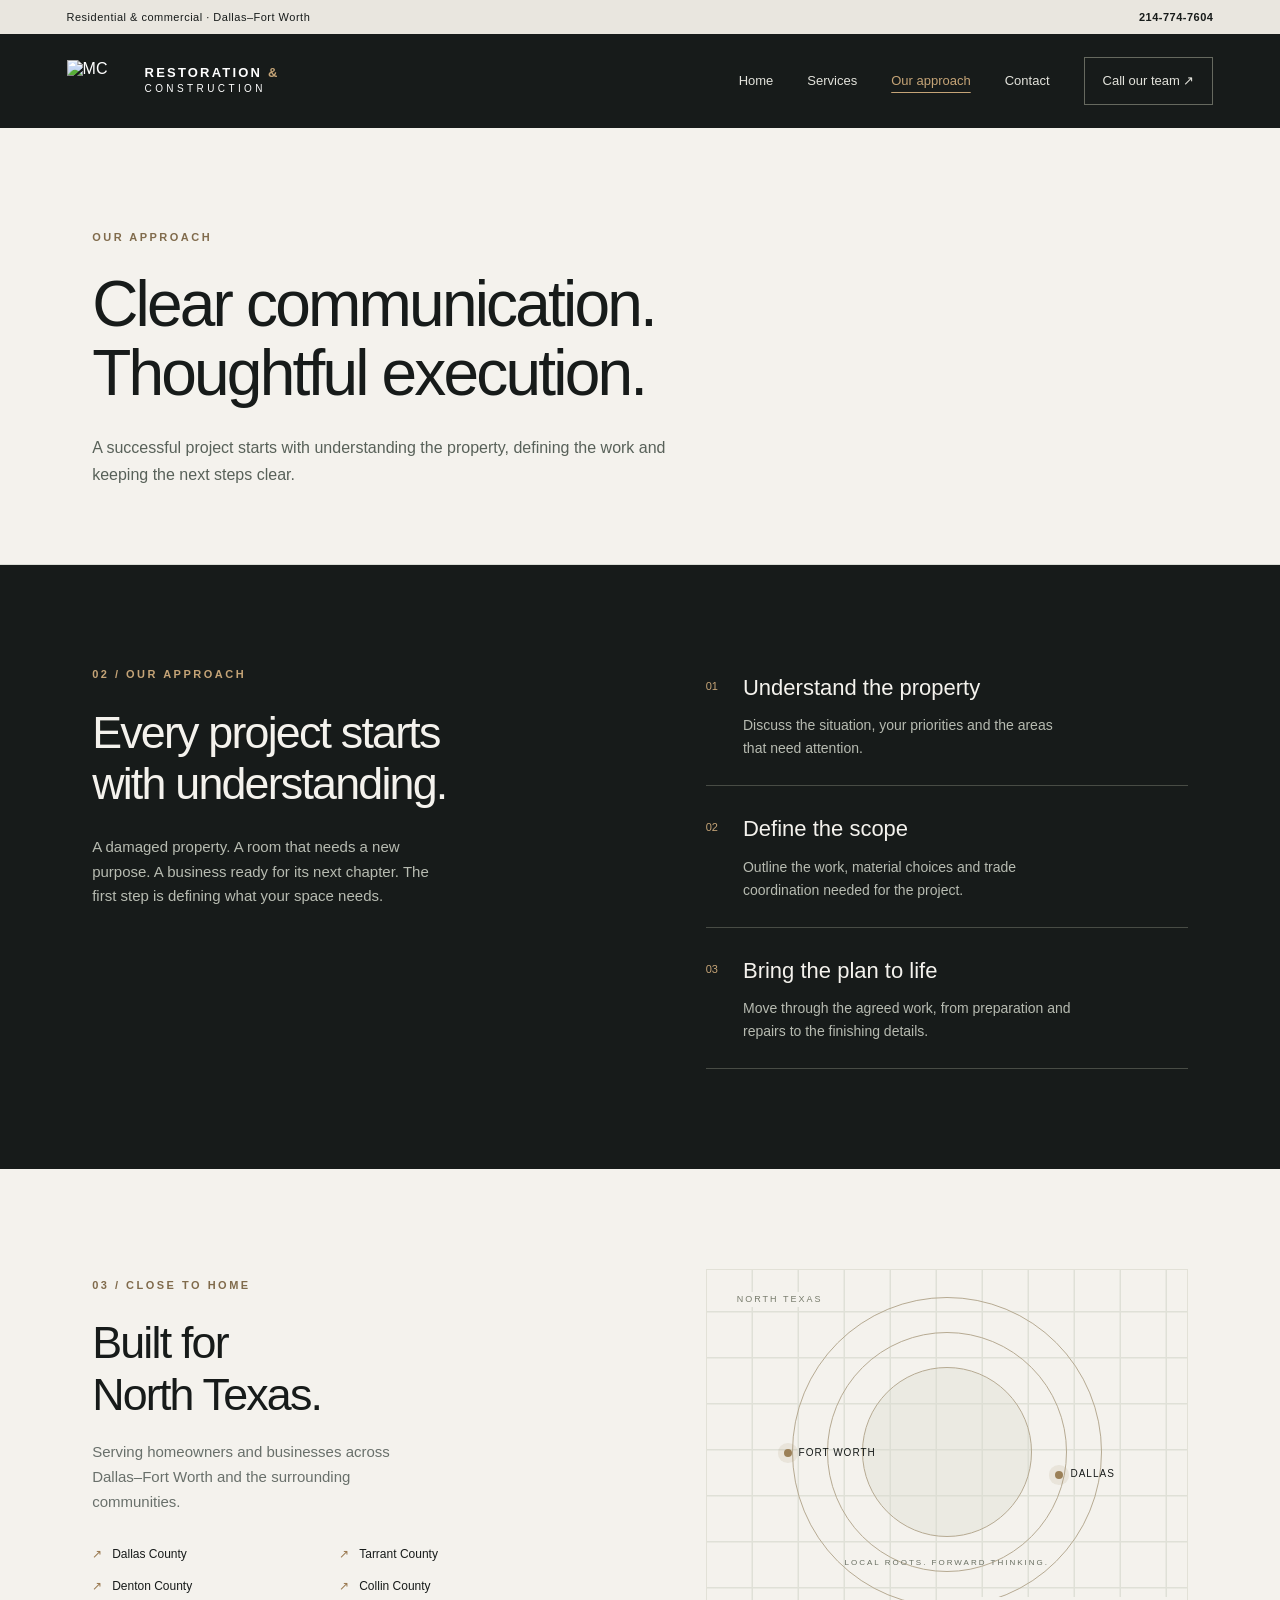
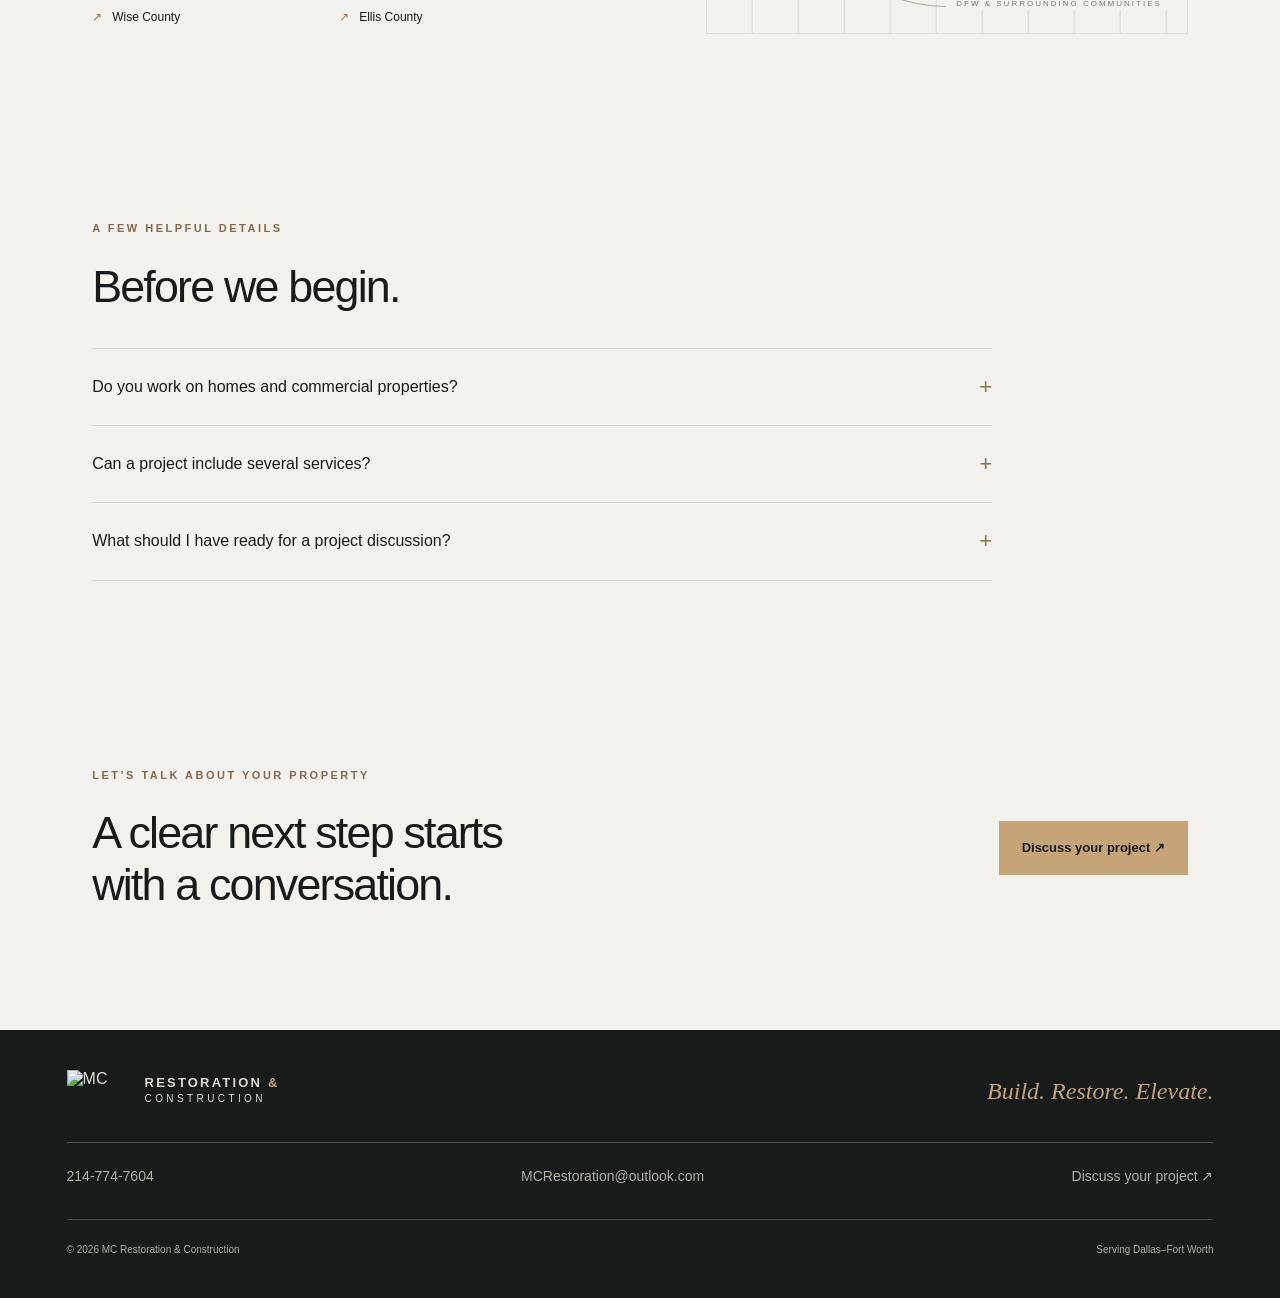
==== about.html @ 43a13bc9 "Add files via upload" ====
<!doctype html>
<html lang="en">
<head>
<meta charset="utf-8"><meta name="viewport" content="width=device-width, initial-scale=1">
<title>Our Approach & Service Area | MC Restoration & Construction</title>
<meta name="description" content="Water and fire restoration, reconstruction, roofing and remodeling for residential and commercial properties across Dallas–Fort Worth.">
<meta name="theme-color" content="#171b1a">
<link rel="icon" href="assets/mark.svg" type="image/svg+xml">
<link rel="stylesheet" href="styles.css">
</head>
<body><a class="skip" href="#main">Skip to content</a><div class="contact-bar"><span>Residential & commercial · Dallas–Fort Worth</span><a href="tel:+12147747604">214-774-7604</a></div><header class="header"><a class="brand" href="index.html" aria-label="MC Restoration and Construction home"><img src="assets/mark.svg" width="62" height="42" alt="MC"><span>RESTORATION <i>&</i><br><small>CONSTRUCTION</small></span></a><nav id="navigation" aria-label="Main navigation"><a href="index.html">Home</a><a href="services.html">Services</a><a href="about.html" aria-current="page">Our approach</a><a href="contact.html">Contact</a><a class="nav-cta" href="tel:+12147747604">Call our team ↗</a></nav><button class="menu" aria-label="Open menu" aria-controls="navigation" aria-expanded="false">Menu ☰</button></header><main id="main"><section class="page-intro section"><p class="eyebrow bronze">OUR APPROACH</p><h1>Clear communication.<br>Thoughtful execution.</h1><p>A successful project starts with understanding the property, defining the work and keeping the next steps clear.</p></section><section class="approach section" id="approach"><div class="approach-heading"><p class="eyebrow">02 / OUR APPROACH</p><h2>Every project starts<br>with understanding.</h2><p>A damaged property. A room that needs a new purpose. A business ready for its next chapter. The first step is defining what your space needs.</p></div><ol class="steps"><li><span>01</span><div><h3>Understand the property</h3><p>Discuss the situation, your priorities and the areas that need attention.</p></div></li><li><span>02</span><div><h3>Define the scope</h3><p>Outline the work, material choices and trade coordination needed for the project.</p></div></li><li><span>03</span><div><h3>Bring the plan to life</h3><p>Move through the agreed work, from preparation and repairs to the finishing details.</p></div></li></ol></section><section class="coverage section" id="coverage"><div><p class="eyebrow bronze">03 / CLOSE TO HOME</p><h2>Built for<br>North Texas.</h2><p>Serving homeowners and businesses across Dallas–Fort Worth and the surrounding communities.</p><div class="county-list"><span>Dallas County</span><span>Tarrant County</span><span>Denton County</span><span>Collin County</span><span>Wise County</span><span>Ellis County</span></div></div><div class="region-art" aria-label="Dallas–Fort Worth service region"><div class="region-circle c1"></div><div class="region-circle c2"></div><div class="region-circle c3"></div><div class="region-label top">NORTH TEXAS</div><div class="region-city fort"><b></b>FORT WORTH</div><div class="region-city dallas"><b></b>DALLAS</div><div class="region-label bottom">DFW & SURROUNDING COMMUNITIES</div><div class="region-coordinate">LOCAL ROOTS. FORWARD THINKING.</div></div></section><section class="faq section"><p class="eyebrow bronze">A FEW HELPFUL DETAILS</p><h2>Before we begin.</h2><div class="faq-list"><details><summary>Do you work on homes and commercial properties?<span>+</span></summary><p>Yes. Services cover residential and commercial restoration, repairs and improvements.</p></details><details><summary>Can a project include several services?<span>+</span></summary><p>Yes. For example, water damage can require drying, material removal and reconstruction. Note all affected areas in your project brief so the scope can be considered together.</p></details><details><summary>What should I have ready for a project discussion?<span>+</span></summary><p>The property location, photos of the affected areas, a short description of the work and any relevant plans or insurance repair documents are helpful starting points.</p></details></div></section><section class="section callout"><div><p class="eyebrow bronze">LET’S TALK ABOUT YOUR PROPERTY</p><h2>A clear next step starts<br>with a conversation.</h2></div><a class="button gold" href="contact.html">Discuss your project ↗</a></section></main><footer><a class="brand" href="index.html" aria-label="MC Restoration and Construction home"><img src="assets/mark.svg" width="62" height="42" alt="MC"><span>RESTORATION <i>&</i><br><small>CONSTRUCTION</small></span></a><p>Build. Restore. Elevate.</p><div class="footer-contact"><a href="tel:+12147747604">214-774-7604</a><a href="mailto:MCRestoration@outlook.com">MCRestoration@outlook.com</a><a href="contact.html">Discuss your project ↗</a></div><div><span>© <span id="year">2026</span> MC Restoration & Construction</span><span>Serving Dallas–Fort Worth</span></div></footer><script src="app.js"></script></body></html>
---- styles.css ----
:root{--ink:#171b1a;--paper:#f4f2ed;--gold:#c5a477;--muted:#69706b;--line:#dadcd5;--light:#ece9e1}*{box-sizing:border-box}html{scroll-behavior:smooth;scroll-padding-top:100px}body{margin:0;font-family:Arial,Helvetica,sans-serif;background:var(--paper);color:var(--ink);font-size:16px;line-height:1.65}a{color:inherit;text-decoration:none}button,input,textarea,select{font:inherit}button,a,input,select,textarea,summary{-webkit-tap-highlight-color:transparent}button,a,summary{touch-action:manipulation}button{cursor:pointer}a:focus-visible,button:focus-visible,summary:focus-visible{outline:3px solid var(--gold);outline-offset:5px}.skip{position:absolute;left:15px;top:-70px;background:white;padding:10px;z-index:100}.skip:focus{top:12px}.header{height:94px;display:flex;align-items:center;justify-content:space-between;padding:0 5.2%;background:var(--ink);color:white;position:relative;z-index:10}.brand{display:flex;align-items:center;gap:16px;line-height:1.15}.brand img{object-fit:contain}.brand span{font-size:13px;font-weight:600;letter-spacing:2.2px}.brand i{font-style:normal;color:var(--gold)}.brand small{font-size:10px;letter-spacing:3.4px;font-weight:400}nav{display:flex;align-items:center;gap:34px;font-size:13px;color:#e3e3dc}.nav-cta{border:1px solid #66695f;padding:12px 18px}.nav-cta span{margin-left:18px;color:var(--gold)}nav a:hover{color:var(--gold)}.menu{display:none}.hero{height:680px;min-height:580px;position:relative;background:#27312d;color:var(--paper);overflow:hidden}.hero-photo{position:absolute;inset:0;background:url('assets/hero.png') center 52%/cover no-repeat}.hero-shade{position:absolute;inset:0;background:linear-gradient(90deg,rgba(15,24,21,.93) 0%,rgba(15,24,21,.75) 31%,rgba(15,24,21,.22) 65%,rgba(15,24,21,.05)),linear-gradient(0deg,rgba(15,24,21,.8),transparent 35%)}.hero-inner{position:relative;max-width:1380px;margin:auto;padding:82px 5.8% 70px}.eyebrow{font-size:11px;letter-spacing:2.5px;font-weight:600;line-height:1.8;margin:0 0 22px;color:var(--gold)}.eyebrow>span{display:inline-block;width:6px;height:6px;border-radius:50%;background:var(--gold);margin-right:9px;vertical-align:middle}h1,h2,h3,p{margin-top:0}h1{font-size:clamp(44px,4.6vw,68px);line-height:1.08;letter-spacing:-2.8px;font-weight:500;margin-bottom:27px}h1 em,h2 em{font-family:Georgia,'Times New Roman',serif;font-weight:400;color:#d8bc95}h1 em{letter-spacing:-2px}.hero-copy{font-size:16px;line-height:1.85;max-width:435px;color:#dddcd3;margin-bottom:35px}.hero-actions{display:flex;align-items:center;gap:28px}.button{display:inline-flex;align-items:center;justify-content:space-between;gap:36px;padding:16px 23px;font-size:13px;font-weight:600;border:0;transition:background .2s}.gold{background:var(--gold);color:#171b1a}.gold:hover{background:#d9b98c}.text-link{font-size:13px;font-weight:600;border-bottom:1px solid #969c8f;padding-bottom:8px;display:inline-flex;gap:21px;align-items:center}.text-link:hover{color:var(--gold)}.hero-bottom{position:absolute;left:5.2%;right:5.2%;bottom:26px;display:flex;align-items:center;justify-content:space-between;font-size:9px;color:#c5c5b9}.hero-bottom p{letter-spacing:3px;font-size:11px;margin:0}.hero-bottom b{margin:0 12px;color:var(--gold);font-weight:400}.scope-strip{display:flex;justify-content:space-around;align-items:center;background:#e9e6df;border-bottom:1px solid var(--line);padding:24px 5%;font-size:12px;letter-spacing:1px}.scope-strip span+span{border-left:1px solid #c9c8c0;padding-left:7%}.section{max-width:1440px;padding:100px 7.2%;margin:auto}.section-top{display:flex;justify-content:space-between;align-items:flex-end;margin-bottom:45px;gap:50px}.bronze{color:#806b4c}h2{font-size:clamp(34px,3.5vw,48px);letter-spacing:-1.8px;line-height:1.15;font-weight:500;margin:0 0 20px}.intro{max-width:350px;color:var(--muted);font-size:15px;margin-bottom:20px}.service-layout{display:grid;grid-template-columns:1.05fr 1fr;gap:65px}.service-tabs{display:flex;flex-direction:column;border-top:1px solid var(--line)}.service-tabs button{border:0;border-bottom:1px solid var(--line);background:none;padding:24px 9px;color:var(--muted);display:flex;align-items:center;gap:20px;text-align:left;font-size:19px}.tab-number{font-size:10px;letter-spacing:1px;color:#8c8f82}.tab-arrow{margin-left:auto;font-size:20px;opacity:.2}.service-tabs button[aria-selected=true]{color:var(--ink)}.service-tabs button[aria-selected=true] .tab-arrow{opacity:1;color:#8d754d}.service-tabs button:hover{background:#eae8e1}.service-panel{background:#e8e7df;padding:34px 40px;min-height:430px;position:relative}.panel-symbol{width:55px;height:55px;margin-bottom:22px}.panel-symbol svg{width:100%;height:100%;fill:none;stroke:#8b7656;stroke-width:2}.service-panel .eyebrow{font-size:9px;margin-bottom:13px;color:#776747}.service-panel h3{font-size:27px;font-weight:500;letter-spacing:-.6px;line-height:1.25;margin-bottom:18px}.service-panel>p:not(.eyebrow){color:var(--muted);font-size:14px}.service-panel ul{display:grid;grid-template-columns:1fr 1fr;gap:9px 12px;padding:0;list-style:none;margin:22px 0 32px;font-size:12px}.service-panel li:before{content:'—';color:#98825b;margin-right:8px}.service-panel .text-link{font-size:12px}.approach{max-width:none;background:var(--ink);color:var(--paper);display:grid;grid-template-columns:1fr 1fr;gap:12%;padding-left:max(7.2%,calc((100vw - 1232px)/2));padding-right:max(7.2%,calc((100vw - 1232px)/2))}.approach-heading p:last-child{max-width:360px;color:#b7bbb1;font-size:15px;margin-top:25px}.steps{padding:0;list-style:none;margin:0}.steps li{display:flex;gap:25px;padding:25px 0;border-bottom:1px solid #484c45}.steps li:first-child{padding-top:5px}.steps li>span{font-size:11px;color:var(--gold);margin-top:7px}.steps h3{font-weight:500;font-size:22px;margin:0 0 8px}.steps p{font-size:14px;color:#b7bbb1;max-width:330px;margin:0}.coverage{display:grid;grid-template-columns:1fr 1fr;gap:12%;align-items:center}.coverage>div>p:not(.eyebrow){font-size:15px;color:var(--muted);max-width:340px}.county-list{display:grid;grid-template-columns:1fr 1fr;gap:12px;font-size:12px;margin-top:30px}.county-list span:before{content:'↗';margin-right:10px;color:#99784f}.region-art{position:relative;height:365px;overflow:hidden;background:repeating-linear-gradient(0deg,transparent 0 44px,#dfe0d7 45px 46px),repeating-linear-gradient(90deg,transparent 0 44px,#dfe0d7 45px 46px);border:1px solid #e2e1d7}.region-circle{position:absolute;border:1px solid #b6aa92;border-radius:50%;top:50%;left:50%;transform:translate(-50%,-50%)}.c1{width:310px;height:310px}.c2{width:240px;height:240px}.c3{width:170px;height:170px;background:#d8d9cd55}.region-label{position:absolute;font-size:9px;letter-spacing:2px;color:#787c6d;background:var(--paper);padding:0 10px}.region-label.top{top:22px;left:20px}.region-label.bottom{bottom:23px;right:15px;font-size:8px}.region-city{position:absolute;top:48%;font-size:10px;letter-spacing:1px;display:flex;align-items:center;gap:7px;white-space:nowrap}.region-city b{width:8px;height:8px;border-radius:50%;background:#9b8058;box-shadow:0 0 0 6px #9b805820}.fort{left:16%}.dallas{right:15%;top:54%}.region-coordinate{font-size:8px;letter-spacing:2px;position:absolute;bottom:64px;left:50%;transform:translateX(-50%);white-space:nowrap;color:#686e61}.project{background:#242b26;max-width:none;color:var(--paper);display:grid;grid-template-columns:1fr 1.2fr;gap:11%;padding-left:max(7.2%,calc((100vw - 1232px)/2));padding-right:max(7.2%,calc((100vw - 1232px)/2))}.project-heading>p:not(.eyebrow){color:#bfc3b8;font-size:15px;max-width:360px;margin-top:24px}.brief-note{display:flex;gap:15px;border-top:1px solid #596052;margin-top:40px;padding-top:22px}.brief-note>span{color:var(--gold);font-size:22px}.brief-note p{font-size:12px;color:#e0e1d8;line-height:1.75}.brief-note small{font-size:11px;color:#b8bdaf}.form-grid{display:grid;grid-template-columns:1fr 1fr;gap:20px}label{display:block;font-size:11px;letter-spacing:.5px;margin:0 0 20px;color:#dedfd3}input,select,textarea{width:100%;border:1px solid #66705e;background:#2c342e;color:white;padding:13px;margin-top:9px;border-radius:0;outline:none;font-size:13px;letter-spacing:0}input:focus,select:focus,textarea:focus{border-color:var(--gold);box-shadow:0 0 0 1px var(--gold)}input::placeholder,textarea::placeholder{color:#b4bba9}textarea{resize:vertical}select option{background:#2c342e}.form-privacy,#form-status{font-size:11px;color:#b8c0ac;margin:16px 0 0}.faq{padding-top:85px;padding-bottom:85px}.faq h2{margin-bottom:35px}.faq-list{max-width:900px}details{border-top:1px solid var(--line);padding:20px 0}details:last-child{border-bottom:1px solid var(--line)}summary{cursor:pointer;display:flex;align-items:center;justify-content:space-between;gap:15px;font-size:16px;list-style:none}summary::-webkit-details-marker{display:none}summary span{font-size:22px;color:#8c7654}details[open] summary span{transform:rotate(45deg)}details p{font-size:14px;color:var(--muted);max-width:660px;margin:17px 0 4px}footer{background:var(--ink);color:#dddcd3;padding:40px 5.2%;display:flex;flex-wrap:wrap;align-items:center;justify-content:space-between;gap:30px}footer>p{font-family:Georgia,serif;font-style:italic;font-size:24px;color:var(--gold);margin:0}footer>div{width:100%;border-top:1px solid #454942;padding-top:22px;display:flex;justify-content:space-between;font-size:10px;color:#afb2a6}footer>div>a{font-size:11px}
@media(min-width:1500px){.hero-inner{padding-left:0}.hero-bottom{left:calc((100vw - 1380px)/2)}}
@media(max-width:950px){nav{gap:19px;font-size:12px}.brand span{font-size:11px}.brand small{font-size:9px}.header{padding:0 4%}.hero{height:640px}h1{font-size:52px}.hero-inner{padding:85px 6%}.section{padding:75px 6%}.service-layout{gap:30px}.service-tabs button{font-size:16px;gap:13px}.service-panel{padding:30px}.coverage,.approach,.project{gap:7%}.scope-strip span+span{padding-left:4%}}
@media(max-width:700px){html{scroll-padding-top:20px}.header{height:80px;padding:0 6%}.brand{gap:12px}.brand img{width:49px;height:38px}.brand span{font-size:10px;letter-spacing:1.8px}.brand small{font-size:8px;letter-spacing:2.7px}.menu{display:flex;align-items:center;gap:12px;background:none;border:1px solid #62675b;color:#e0e2d6;font-size:11px;padding:10px 12px}.menu span{font-size:16px}nav{display:none;position:absolute;top:80px;left:0;right:0;background:var(--ink);padding:20px 6% 28px;border-top:1px solid #44493d;align-items:stretch}nav.open{display:flex;flex-direction:column;gap:0}nav>a{padding:14px 0}.nav-cta{margin-top:8px;padding:14px!important}.hero{height:670px;min-height:0}.hero-photo{background-position:66% center}.hero-shade{background:linear-gradient(90deg,#13211de8,#14221dad 70%,#14221d77),linear-gradient(0deg,#14221d,transparent 40%)}.hero-inner{padding:66px 7% 80px}.eyebrow{font-size:9px;letter-spacing:2px;margin-bottom:24px}h1{font-size:46px;letter-spacing:-2px;line-height:1.11}h1 em{letter-spacing:-1.6px}.hero-copy{font-size:14px;line-height:1.9;max-width:330px;margin-top:25px}.hero-actions{align-items:flex-start;flex-direction:column;gap:24px}.button{padding:16px 20px;font-size:12px}.hero-bottom{left:7%;right:7%;bottom:22px;align-items:flex-start;flex-direction:column;gap:14px}.hero-bottom p{font-size:9px;letter-spacing:2px}.hero-bottom span{font-size:8px}.scope-strip{padding:20px 7%;gap:10px;flex-wrap:wrap;justify-content:flex-start;font-size:10px;letter-spacing:0}.scope-strip span{width:100%}.scope-strip span+span{padding-left:0;border:0}.scope-strip span:before{content:'—';color:#927951;margin-right:8px}.section{padding:65px 7%}.section-top{display:block;margin-bottom:25px}.section-top h2{margin-bottom:24px}h2{font-size:38px;letter-spacing:-1.4px}.intro{max-width:100%;font-size:14px}.service-layout{grid-template-columns:1fr;gap:25px}.service-tabs button{font-size:16px;padding:19px 5px}.service-panel{padding:28px;min-height:410px}.service-panel h3{font-size:25px}.service-panel ul{grid-template-columns:1fr;font-size:12px}.approach,.coverage,.project{grid-template-columns:1fr;gap:35px}.approach-heading p:last-child{max-width:100%}.steps li{padding:22px 0}.coverage>div>p:not(.eyebrow){max-width:100%}.region-art{height:320px}.region-city{font-size:9px}.fort{left:12%}.dallas{right:12%}.project-heading>p:not(.eyebrow){max-width:100%}.brief-note{margin-top:25px}.form-grid{gap:15px}form label{font-size:10px}input,select,textarea{font-size:16px;padding:12px}.form-grid label{margin-bottom:12px}summary{font-size:14px;line-height:1.5}footer{padding:35px 7%;gap:25px}footer>p{font-size:21px}footer>div{gap:20px;align-items:flex-start;flex-direction:column;font-size:9px}}
@media(prefers-reduced-motion:reduce){html{scroll-behavior:auto}*{transition:none!important}}

.contact-bar{background:#e9e6df;padding:8px 5.2%;display:flex;justify-content:space-between;gap:16px;font-size:11px;letter-spacing:.5px}.contact-bar a{font-weight:700}nav [aria-current=page]{color:var(--gold);text-decoration:underline;text-underline-offset:7px}.cards{display:grid;grid-template-columns:repeat(3,1fr);gap:24px}.service-card{padding:35px;background:#e8e7df;border-top:2px solid #b99a6d;transition:transform .2s}.service-card:hover{transform:translateY(-4px)}.service-card>span{font-size:11px;color:#806b4c}.service-card h3{font-size:30px;font-weight:500;margin:24px 0 12px}.service-card p{color:#586159;font-size:14px}.service-card b{font-size:12px}.callout{display:flex;align-items:center;justify-content:space-between;gap:35px}.page-intro{padding-bottom:60px;border-bottom:1px solid var(--line)}.page-intro h1{font-size:clamp(40px,5vw,64px)}.page-intro>p:last-child{max-width:600px;color:#586159}.service-details{padding-top:0;padding-bottom:20px}.detail-row{display:grid;grid-template-columns:50px 1.5fr 1fr;gap:35px;border-bottom:1px solid var(--line);padding:55px 0;scroll-margin-top:30px}.detail-row h2{font-size:32px}.detail-row p{color:#586159}.detail-row ul{padding-left:20px;color:#586159;font-size:14px;line-height:2.2}.contact-options{display:grid;grid-template-columns:1fr 1fr;gap:25px;padding-top:40px;padding-bottom:50px}.contact-options>a{border:1px solid var(--line);padding:30px;min-width:0}.contact-options span{font-size:10px;letter-spacing:2px;color:#806b4c;display:block}.contact-options strong{font-size:clamp(18px,2vw,27px);display:block;margin:13px 0;overflow-wrap:anywhere}.contact-options p{font-size:13px;color:#586159;margin:0}.footer-contact{flex-wrap:wrap;gap:20px}footer .footer-contact a{font-size:14px}.brief-note a{overflow-wrap:anywhere}.hero-inner{padding-top:75px}.hero-actions .button{gap:20px}
@media(max-width:850px){.cards{gap:15px}.service-card{padding:24px}.detail-row{grid-template-columns:30px 1fr;gap:20px}.detail-row ul{grid-column:2}.contact-options{grid-template-columns:1fr}.callout{align-items:flex-start;flex-direction:column}}
@media(max-width:700px){.contact-bar{padding:8px 6%;font-size:10px}.contact-bar>span{max-width:190px}.cards{grid-template-columns:1fr}.page-intro{padding-top:50px;padding-bottom:35px}.page-intro h1{font-size:40px}.detail-row h2{font-size:28px}.hero-inner{padding-top:55px}.hero-actions .button{font-size:11px}.footer-contact{align-items:flex-start}.form-grid{grid-template-columns:1fr}.contact-options strong{font-size:19px}}
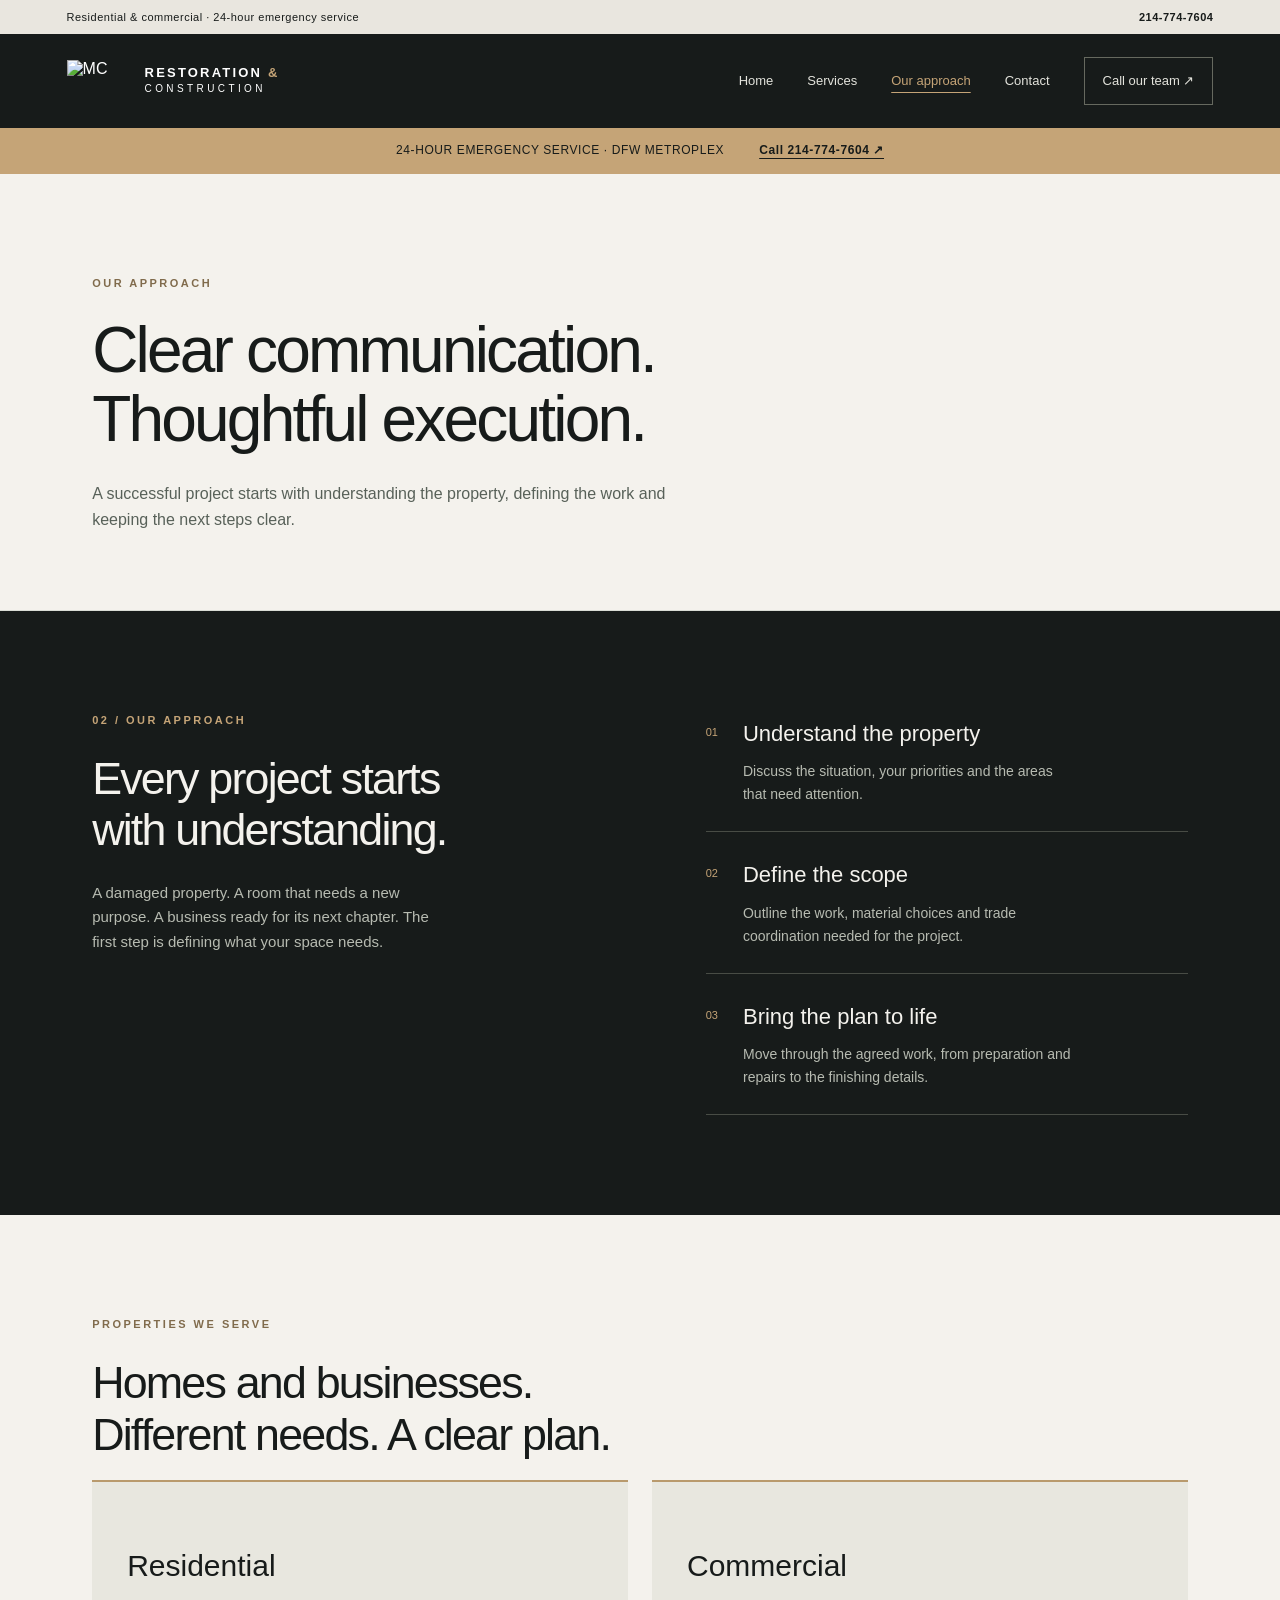
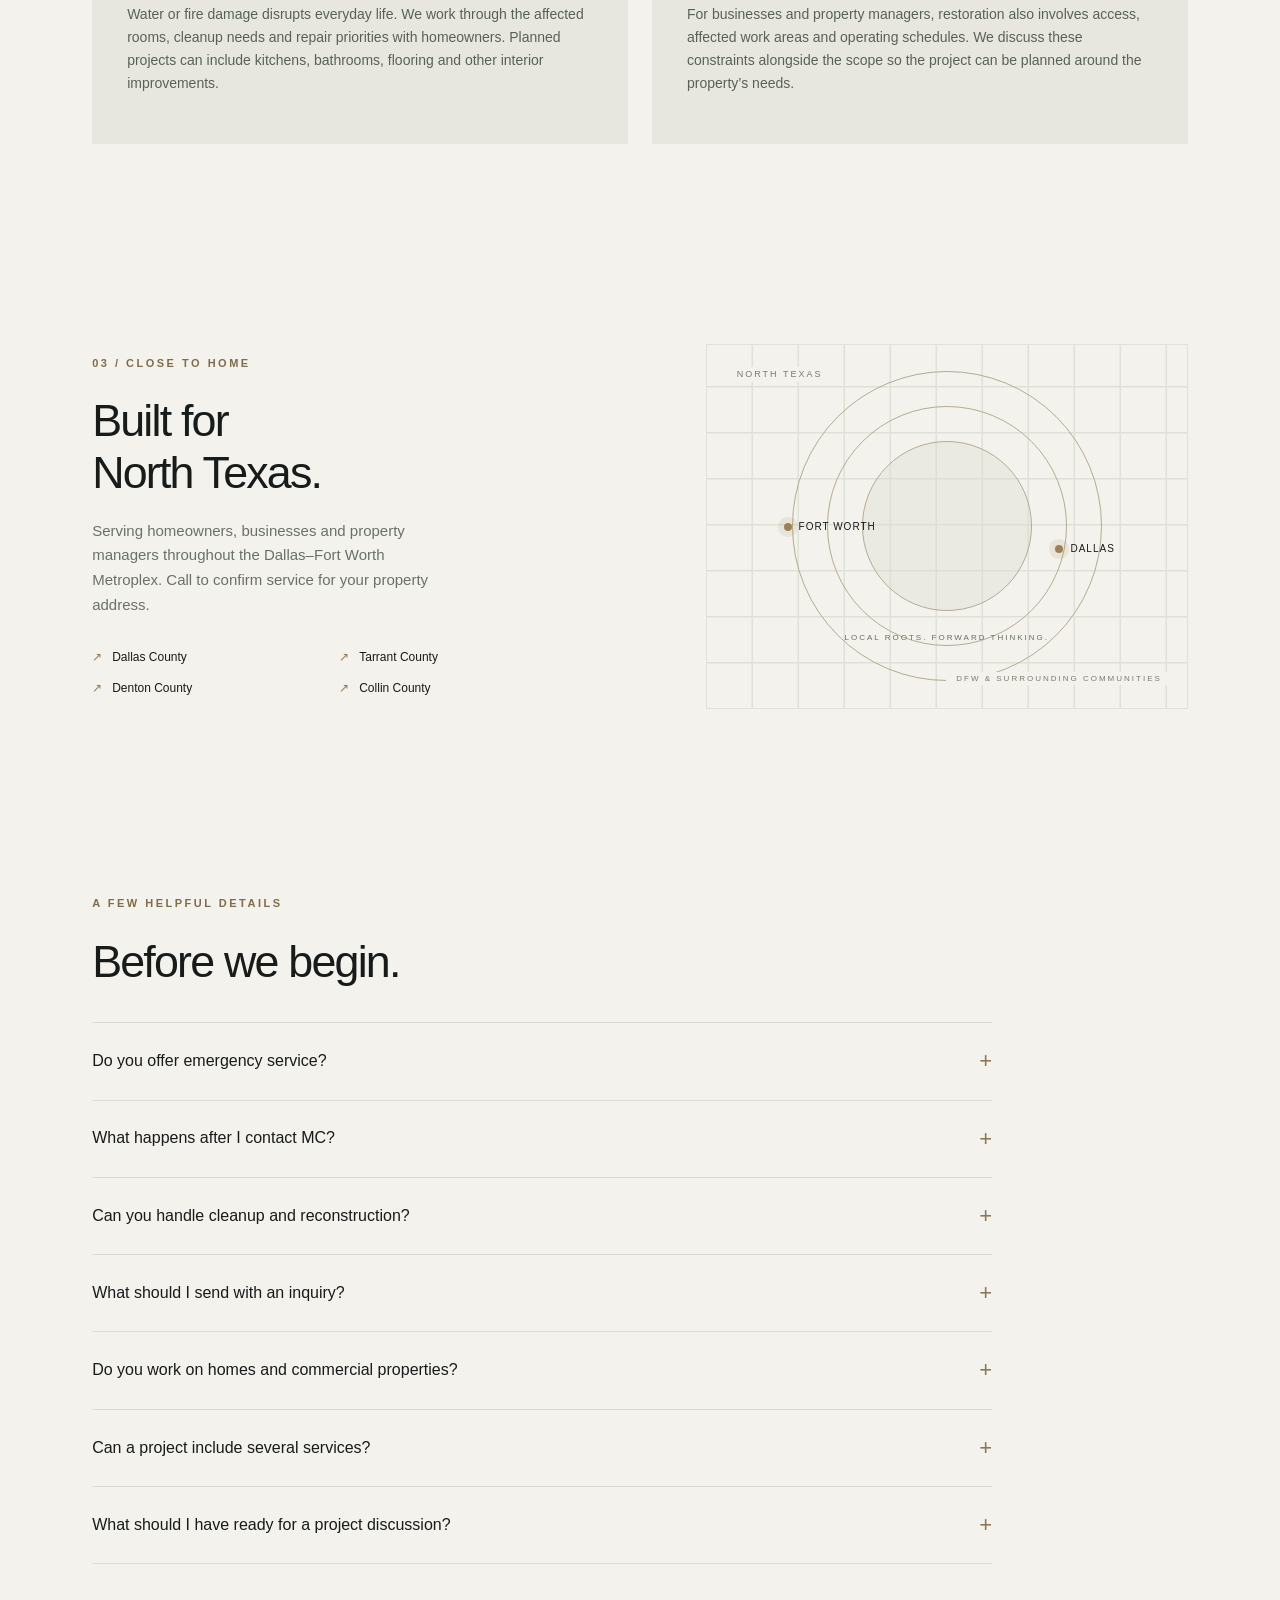
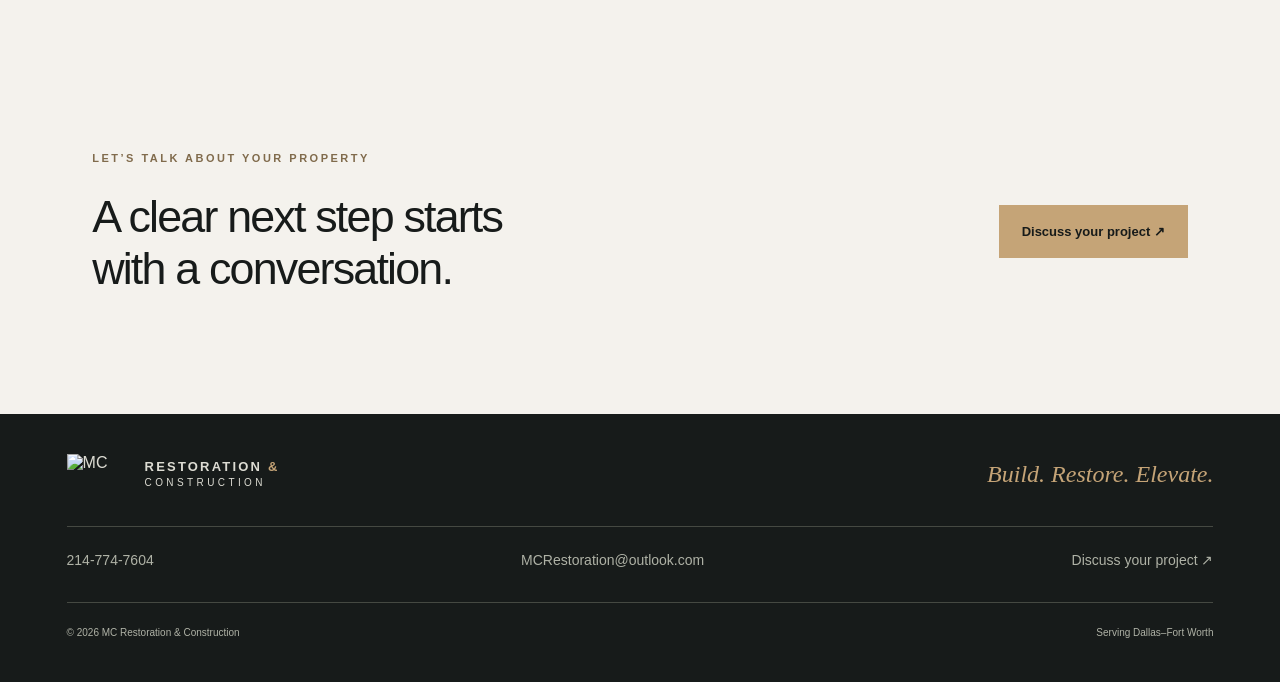
==== commit f50c7e21: "Add files via upload" ====
--- a/about.html
+++ b/about.html
@@ -8,4 +8,4 @@
 <link rel="icon" href="assets/mark.svg" type="image/svg+xml">
 <link rel="stylesheet" href="styles.css">
 </head>
-<body><a class="skip" href="#main">Skip to content</a><div class="contact-bar"><span>Residential & commercial · Dallas–Fort Worth</span><a href="tel:+12147747604">214-774-7604</a></div><header class="header"><a class="brand" href="index.html" aria-label="MC Restoration and Construction home"><img src="assets/mark.svg" width="62" height="42" alt="MC"><span>RESTORATION <i>&</i><br><small>CONSTRUCTION</small></span></a><nav id="navigation" aria-label="Main navigation"><a href="index.html">Home</a><a href="services.html">Services</a><a href="about.html" aria-current="page">Our approach</a><a href="contact.html">Contact</a><a class="nav-cta" href="tel:+12147747604">Call our team ↗</a></nav><button class="menu" aria-label="Open menu" aria-controls="navigation" aria-expanded="false">Menu ☰</button></header><main id="main"><section class="page-intro section"><p class="eyebrow bronze">OUR APPROACH</p><h1>Clear communication.<br>Thoughtful execution.</h1><p>A successful project starts with understanding the property, defining the work and keeping the next steps clear.</p></section><section class="approach section" id="approach"><div class="approach-heading"><p class="eyebrow">02 / OUR APPROACH</p><h2>Every project starts<br>with understanding.</h2><p>A damaged property. A room that needs a new purpose. A business ready for its next chapter. The first step is defining what your space needs.</p></div><ol class="steps"><li><span>01</span><div><h3>Understand the property</h3><p>Discuss the situation, your priorities and the areas that need attention.</p></div></li><li><span>02</span><div><h3>Define the scope</h3><p>Outline the work, material choices and trade coordination needed for the project.</p></div></li><li><span>03</span><div><h3>Bring the plan to life</h3><p>Move through the agreed work, from preparation and repairs to the finishing details.</p></div></li></ol></section><section class="coverage section" id="coverage"><div><p class="eyebrow bronze">03 / CLOSE TO HOME</p><h2>Built for<br>North Texas.</h2><p>Serving homeowners and businesses across Dallas–Fort Worth and the surrounding communities.</p><div class="county-list"><span>Dallas County</span><span>Tarrant County</span><span>Denton County</span><span>Collin County</span><span>Wise County</span><span>Ellis County</span></div></div><div class="region-art" aria-label="Dallas–Fort Worth service region"><div class="region-circle c1"></div><div class="region-circle c2"></div><div class="region-circle c3"></div><div class="region-label top">NORTH TEXAS</div><div class="region-city fort"><b></b>FORT WORTH</div><div class="region-city dallas"><b></b>DALLAS</div><div class="region-label bottom">DFW & SURROUNDING COMMUNITIES</div><div class="region-coordinate">LOCAL ROOTS. FORWARD THINKING.</div></div></section><section class="faq section"><p class="eyebrow bronze">A FEW HELPFUL DETAILS</p><h2>Before we begin.</h2><div class="faq-list"><details><summary>Do you work on homes and commercial properties?<span>+</span></summary><p>Yes. Services cover residential and commercial restoration, repairs and improvements.</p></details><details><summary>Can a project include several services?<span>+</span></summary><p>Yes. For example, water damage can require drying, material removal and reconstruction. Note all affected areas in your project brief so the scope can be considered together.</p></details><details><summary>What should I have ready for a project discussion?<span>+</span></summary><p>The property location, photos of the affected areas, a short description of the work and any relevant plans or insurance repair documents are helpful starting points.</p></details></div></section><section class="section callout"><div><p class="eyebrow bronze">LET’S TALK ABOUT YOUR PROPERTY</p><h2>A clear next step starts<br>with a conversation.</h2></div><a class="button gold" href="contact.html">Discuss your project ↗</a></section></main><footer><a class="brand" href="index.html" aria-label="MC Restoration and Construction home"><img src="assets/mark.svg" width="62" height="42" alt="MC"><span>RESTORATION <i>&</i><br><small>CONSTRUCTION</small></span></a><p>Build. Restore. Elevate.</p><div class="footer-contact"><a href="tel:+12147747604">214-774-7604</a><a href="mailto:MCRestoration@outlook.com">MCRestoration@outlook.com</a><a href="contact.html">Discuss your project ↗</a></div><div><span>© <span id="year">2026</span> MC Restoration & Construction</span><span>Serving Dallas–Fort Worth</span></div></footer><script src="app.js"></script></body></html>+<body><a class="skip" href="#main">Skip to content</a><div class="contact-bar"><span>Residential & commercial · 24-hour emergency service</span><a href="tel:+12147747604">214-774-7604</a></div><header class="header"><a class="brand" href="index.html" aria-label="MC Restoration and Construction home"><img src="assets/mark.svg" width="62" height="42" alt="MC"><span>RESTORATION <i>&</i><br><small>CONSTRUCTION</small></span></a><nav id="navigation" aria-label="Main navigation"><a href="index.html">Home</a><a href="services.html">Services</a><a href="about.html" aria-current="page">Our approach</a><a href="contact.html">Contact</a><a class="nav-cta" href="tel:+12147747604">Call our team ↗</a></nav><button class="menu" aria-label="Open menu" aria-controls="navigation" aria-expanded="false">Menu ☰</button></header><aside class="emergency"><span>24-HOUR EMERGENCY SERVICE · DFW METROPLEX</span><a href="tel:+12147747604">Call 214-774-7604 ↗</a></aside><main id="main"><section class="page-intro section"><p class="eyebrow bronze">OUR APPROACH</p><h1>Clear communication.<br>Thoughtful execution.</h1><p>A successful project starts with understanding the property, defining the work and keeping the next steps clear.</p></section><section class="approach section" id="approach"><div class="approach-heading"><p class="eyebrow">02 / OUR APPROACH</p><h2>Every project starts<br>with understanding.</h2><p>A damaged property. A room that needs a new purpose. A business ready for its next chapter. The first step is defining what your space needs.</p></div><ol class="steps"><li><span>01</span><div><h3>Understand the property</h3><p>Discuss the situation, your priorities and the areas that need attention.</p></div></li><li><span>02</span><div><h3>Define the scope</h3><p>Outline the work, material choices and trade coordination needed for the project.</p></div></li><li><span>03</span><div><h3>Bring the plan to life</h3><p>Move through the agreed work, from preparation and repairs to the finishing details.</p></div></li></ol></section><section class="section"><p class="eyebrow bronze">PROPERTIES WE SERVE</p><h2>Homes and businesses.<br>Different needs. A clear plan.</h2><div class="cards two"><article class="service-card"><h3>Residential</h3><p>Water or fire damage disrupts everyday life. We work through the affected rooms, cleanup needs and repair priorities with homeowners. Planned projects can include kitchens, bathrooms, flooring and other interior improvements.</p></article><article class="service-card"><h3>Commercial</h3><p>For businesses and property managers, restoration also involves access, affected work areas and operating schedules. We discuss these constraints alongside the scope so the project can be planned around the property’s needs.</p></article></div></section><section class="coverage section" id="coverage"><div><p class="eyebrow bronze">03 / CLOSE TO HOME</p><h2>Built for<br>North Texas.</h2><p>Serving homeowners, businesses and property managers throughout the Dallas–Fort Worth Metroplex. Call to confirm service for your property address.</p><div class="county-list"><span>Dallas County</span><span>Tarrant County</span><span>Denton County</span><span>Collin County</span></div></div><div class="region-art" aria-label="Dallas–Fort Worth service region"><div class="region-circle c1"></div><div class="region-circle c2"></div><div class="region-circle c3"></div><div class="region-label top">NORTH TEXAS</div><div class="region-city fort"><b></b>FORT WORTH</div><div class="region-city dallas"><b></b>DALLAS</div><div class="region-label bottom">DFW & SURROUNDING COMMUNITIES</div><div class="region-coordinate">LOCAL ROOTS. FORWARD THINKING.</div></div></section><section class="faq section"><p class="eyebrow bronze">A FEW HELPFUL DETAILS</p><h2>Before we begin.</h2><div class="faq-list"><details><summary>Do you offer emergency service?<span>+</span></summary><p>Yes. Call 214-774-7604 for 24-hour emergency service throughout the DFW Metroplex. Tell us the property address, type of damage and whether the situation is ongoing. Arrival timing depends on location and current availability.</p></details><details><summary>What happens after I contact MC?<span>+</span></summary><p>We discuss the situation and arrange the next appropriate step. The work scope, site conditions and material needs determine the project plan and scheduling.</p></details><details><summary>Can you handle cleanup and reconstruction?<span>+</span></summary><p>Yes. MC offers water mitigation, fire and smoke cleanup, and reconstruction. The services needed for your property are established during assessment and scope planning.</p></details><details><summary>What should I send with an inquiry?<span>+</span></summary><p>Include your address or city, a description of the issue, your contact details and any photos you can safely take. Existing plans or insurance repair documents can also help explain the requested scope.</p></details><details><summary>Do you work on homes and commercial properties?<span>+</span></summary><p>Yes. Services cover residential and commercial restoration, repairs and improvements.</p></details><details><summary>Can a project include several services?<span>+</span></summary><p>Yes. For example, water damage can require drying, material removal and reconstruction. Note all affected areas in your project brief so the scope can be considered together.</p></details><details><summary>What should I have ready for a project discussion?<span>+</span></summary><p>The property location, photos of the affected areas, a short description of the work and any relevant plans or insurance repair documents are helpful starting points.</p></details></div></section><section class="section callout"><div><p class="eyebrow bronze">LET’S TALK ABOUT YOUR PROPERTY</p><h2>A clear next step starts<br>with a conversation.</h2></div><a class="button gold" href="contact.html">Discuss your project ↗</a></section></main><footer><a class="brand" href="index.html" aria-label="MC Restoration and Construction home"><img src="assets/mark.svg" width="62" height="42" alt="MC"><span>RESTORATION <i>&</i><br><small>CONSTRUCTION</small></span></a><p>Build. Restore. Elevate.</p><div class="footer-contact"><a href="tel:+12147747604">214-774-7604</a><a href="mailto:MCRestoration@outlook.com">MCRestoration@outlook.com</a><a href="contact.html">Discuss your project ↗</a></div><div><span>© <span id="year">2026</span> MC Restoration & Construction</span><span>Serving Dallas–Fort Worth</span></div></footer><script src="app.js"></script></body></html>
--- a/styles.css
+++ b/styles.css
@@ -7,3 +7,5 @@
 .contact-bar{background:#e9e6df;padding:8px 5.2%;display:flex;justify-content:space-between;gap:16px;font-size:11px;letter-spacing:.5px}.contact-bar a{font-weight:700}nav [aria-current=page]{color:var(--gold);text-decoration:underline;text-underline-offset:7px}.cards{display:grid;grid-template-columns:repeat(3,1fr);gap:24px}.service-card{padding:35px;background:#e8e7df;border-top:2px solid #b99a6d;transition:transform .2s}.service-card:hover{transform:translateY(-4px)}.service-card>span{font-size:11px;color:#806b4c}.service-card h3{font-size:30px;font-weight:500;margin:24px 0 12px}.service-card p{color:#586159;font-size:14px}.service-card b{font-size:12px}.callout{display:flex;align-items:center;justify-content:space-between;gap:35px}.page-intro{padding-bottom:60px;border-bottom:1px solid var(--line)}.page-intro h1{font-size:clamp(40px,5vw,64px)}.page-intro>p:last-child{max-width:600px;color:#586159}.service-details{padding-top:0;padding-bottom:20px}.detail-row{display:grid;grid-template-columns:50px 1.5fr 1fr;gap:35px;border-bottom:1px solid var(--line);padding:55px 0;scroll-margin-top:30px}.detail-row h2{font-size:32px}.detail-row p{color:#586159}.detail-row ul{padding-left:20px;color:#586159;font-size:14px;line-height:2.2}.contact-options{display:grid;grid-template-columns:1fr 1fr;gap:25px;padding-top:40px;padding-bottom:50px}.contact-options>a{border:1px solid var(--line);padding:30px;min-width:0}.contact-options span{font-size:10px;letter-spacing:2px;color:#806b4c;display:block}.contact-options strong{font-size:clamp(18px,2vw,27px);display:block;margin:13px 0;overflow-wrap:anywhere}.contact-options p{font-size:13px;color:#586159;margin:0}.footer-contact{flex-wrap:wrap;gap:20px}footer .footer-contact a{font-size:14px}.brief-note a{overflow-wrap:anywhere}.hero-inner{padding-top:75px}.hero-actions .button{gap:20px}
 @media(max-width:850px){.cards{gap:15px}.service-card{padding:24px}.detail-row{grid-template-columns:30px 1fr;gap:20px}.detail-row ul{grid-column:2}.contact-options{grid-template-columns:1fr}.callout{align-items:flex-start;flex-direction:column}}
 @media(max-width:700px){.contact-bar{padding:8px 6%;font-size:10px}.contact-bar>span{max-width:190px}.cards{grid-template-columns:1fr}.page-intro{padding-top:50px;padding-bottom:35px}.page-intro h1{font-size:40px}.detail-row h2{font-size:28px}.hero-inner{padding-top:55px}.hero-actions .button{font-size:11px}.footer-contact{align-items:flex-start}.form-grid{grid-template-columns:1fr}.contact-options strong{font-size:19px}}
+
+.emergency{display:flex;justify-content:center;align-items:center;gap:35px;padding:13px 6%;background:#c5a477;color:#171b1a;font-size:12px;letter-spacing:.6px}.emergency a{font-weight:700;text-decoration:underline;text-underline-offset:4px}.restoration-visual{max-width:1232px;margin:30px auto 45px}.restoration-visual img{display:block;width:100%;height:auto}.restoration-visual figcaption{font-size:11px;color:#69706b;padding:10px 12px}.wide-copy{max-width:780px;color:#586159}.two{grid-template-columns:1fr 1fr}.detail-row h3{font-size:18px;margin:25px 0 8px}.detail-row p{font-size:14px}@media(max-width:700px){.emergency{flex-direction:column;gap:3px;font-size:10px}.two{grid-template-columns:1fr}.restoration-visual{margin:25px 0}.restoration-visual img{min-height:200px;object-fit:cover}.restoration-visual figcaption{font-size:10px}}
